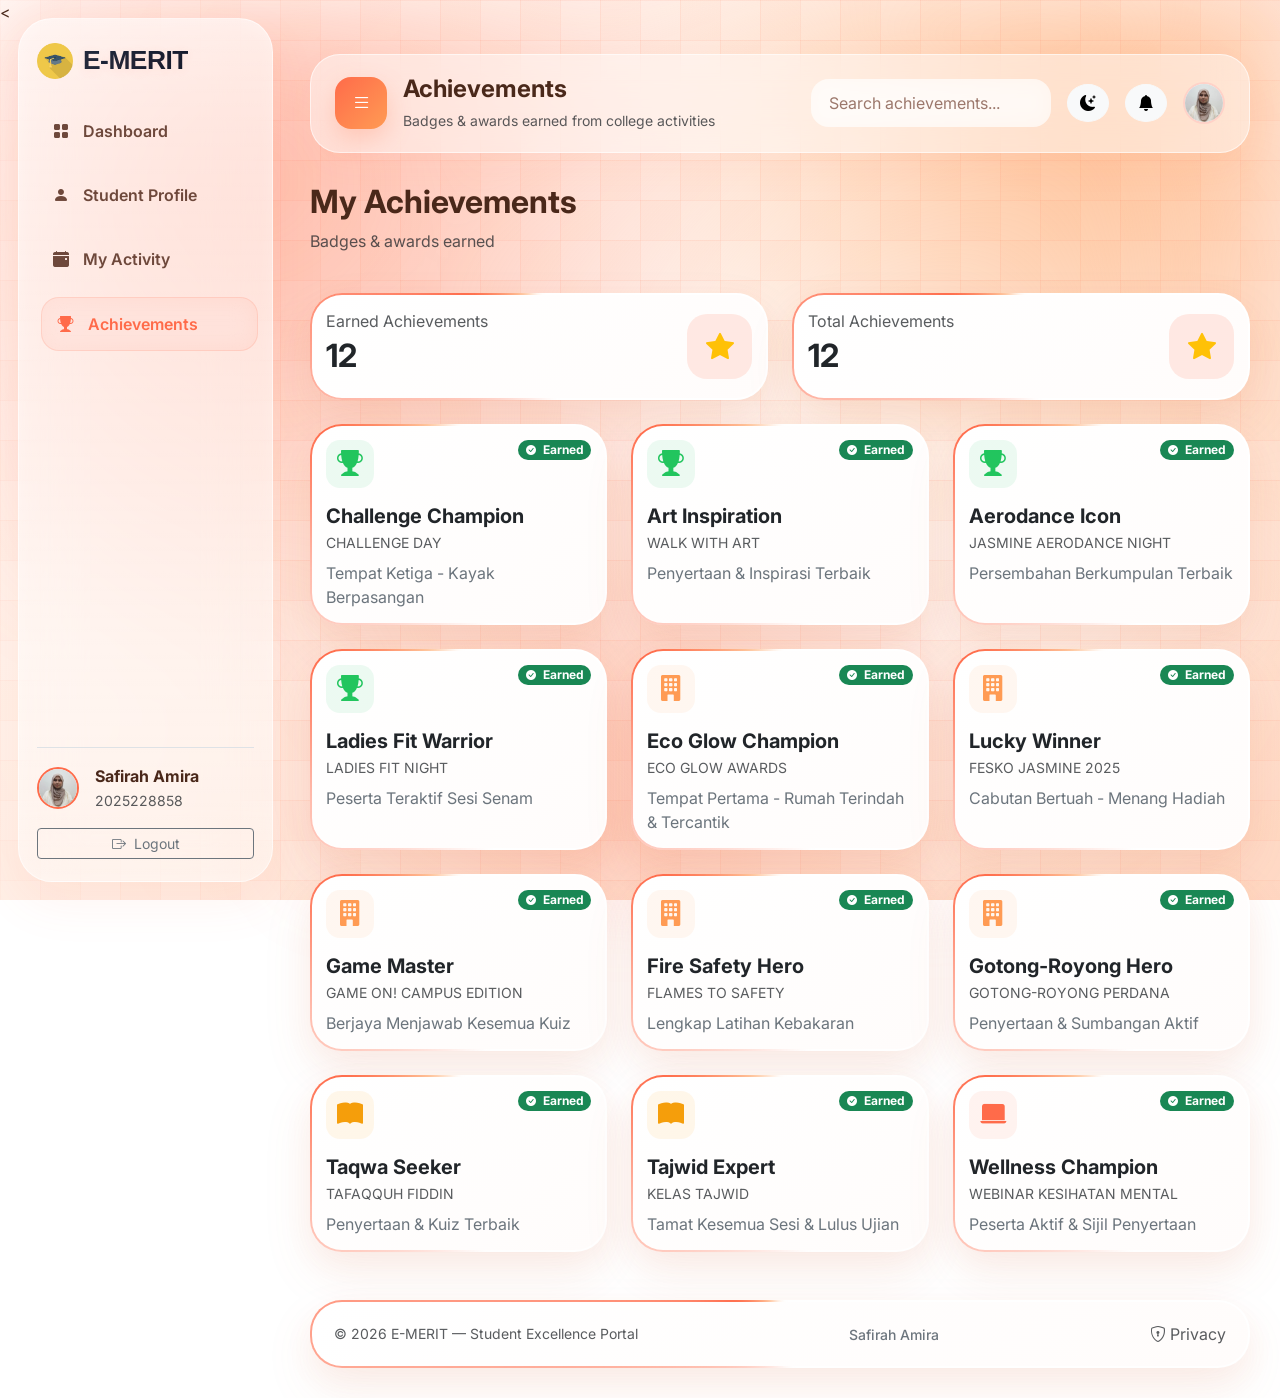
==== achievements.html @ a566277f "O" ====
<!DOCTYPE html>
<html lang="en" data-bs-theme="light">
<head>
    <meta charset="UTF-8">
    <meta name="viewport" content="width=device-width, initial-scale=1.0">
    <title>Achievements | E-MERIT</title>

    <<!-- BOOTSTRAP & ICONS -->
    <link href="https://cdn.jsdelivr.net/npm/bootstrap@5.3.3/dist/css/bootstrap.min.css" rel="stylesheet">
    <link rel="stylesheet" href="https://cdn.jsdelivr.net/npm/bootstrap-icons@1.11.3/font/bootstrap-icons.min.css">

    <!-- GOOGLE FONT -->
    <link href="https://fonts.googleapis.com/css2?family=Inter:wght@300;400;500;600;700;800&display=swap" rel="stylesheet">
 
    <!-- MAIN STYLESHEET (includes all dark mode rules) -->
    <link rel="stylesheet" href="css/style.css">
    

</head>
<body>

<div id="sidebarOverlay" class="sidebar-overlay"></div>

<aside id="customSidebar" class="sidebar d-flex flex-column">
    <div class="sidebar-menu flex-grow-1">
        <div class="d-flex justify-content-between align-items-center mb-4">
            <div class="logo">
                <img src="image/emerit.png" alt="Logo E-MERIT" class="sidebar-logo-img">
                <span>E-MERIT</span>
            </div>
            <button id="closeSidebar" class="btn btn-sm btn-outline-danger d-lg-none">
                <i class="bi bi-x"></i>
            </button>
        </div>
        <ul class="nav flex-column">
            <li class="nav-item"><a class="nav-link" href="dashboard.html"><i class="bi bi-grid-fill"></i><span>Dashboard</span></a></li>
            <li class="nav-item"><a class="nav-link" href="studentprofile.html"><i class="bi bi-person-fill"></i><span>Student Profile</span></a></li>
            <li class="nav-item"><a class="nav-link" href="myactivity.html"><i class="bi bi-calendar-event-fill"></i><span>My Activity</span></a></li>
            <li class="nav-item"><a class="nav-link active" href="achievements.html"><i class="bi bi-trophy-fill"></i><span>Achievements</span></a></li>
        </ul>
    </div>
    <div class="sidebar-profile border-top pt-3 mt-3">
        <div class="d-flex align-items-center gap-3">
            <img src="image/amira.jpg" alt="Profile" class="sidebar-profile-avatar">
            <div class="profile-info">
                <div class="fw-bold">Safirah Amira</div>
                <small class="text-muted">2025228858</small>
            </div>
        </div>
        <button id="logoutSidebarBtn" class="btn btn-outline-secondary btn-sm mt-3 w-100"><i class="bi bi-box-arrow-right me-2"></i>Logout</button>
    </div>
</aside>

<main class="main-content" id="mainContent">
    <!-- TOPBAR -->
    <div class="topbar">
        <div class="d-flex align-items-center gap-3">
            <button id="toggleSidebar" class="topbar-menu-btn">
                <i class="bi bi-list"></i>
            </button>
            <div>
                <h4 class="fw-bold mb-1">Achievements</h4>
                <small class="text-muted">Badges & awards earned from college activities</small>
            </div>
        </div>

        <div class="d-flex align-items-center gap-3">
            <div class="search-box">
                <input type="text" class="form-control" id="topbarSearch" placeholder="Search achievements...">
            </div>
            <button class="btn btn-light rounded-circle dark-btn" id="toggleDarkModeBtn">
                <i class="bi bi-moon-stars-fill" id="darkModeIcon"></i>
            </button>
            <div class="dropdown">
                <button class="btn btn-light rounded-circle" data-bs-toggle="dropdown">
                    <i class="bi bi-bell-fill"></i>
                </button>
                <ul class="dropdown-menu dropdown-menu-end">
                    <li><a class="dropdown-item" href="#">No new notifications</a></li>
                </ul>
            </div>
            <div class="dropdown">
                <img src="image/amira.jpg" alt="Profile" class="topbar-profile-img" data-bs-toggle="dropdown" aria-expanded="false">
                <ul class="dropdown-menu dropdown-menu-end">
                    <li><a class="dropdown-item" href="studentprofile.php">Profile</a></li>
                    <li><a class="dropdown-item" href="#" id="topbarLogoutBtn">Logout</a></li>
                </ul>
            </div>
        </div>
    </div>

    <!-- HEADER -->
    <div class="d-flex justify-content-between align-items-center mb-4 flex-wrap gap-3">
        <div>
            <h2 class="fw-bold">My Achievements</h2>
            <p class="text-muted">Badges & awards earned</p>
        </div>
    </div>

    <!-- STAT CARDS -->
    <div class="row g-4 mb-4">
        <div class="col-lg-6 col-md-6">
            <div class="card dashboard-card h-100">
                <div class="card-body">
                    <div class="d-flex justify-content-between align-items-center">
                        <div>
                            <p class="text-muted mb-1">Earned Achievements</p>
                            <h2 class="fw-bold" id="earnedCount">0</h2>
                        </div>
                        <div class="card-icon">
                            <i class="bi bi-star-fill" style="color: #ffc107;"></i>
                        </div>
                    </div>
                </div>
            </div>
        </div>
        <div class="col-lg-6 col-md-6">
            <div class="card dashboard-card h-100">
                <div class="card-body">
                    <div class="d-flex justify-content-between align-items-center">
                        <div>
                            <p class="text-muted mb-1">Total Achievements</p>
                            <h2 class="fw-bold">12</h2>
                        </div>
                        <div class="card-icon">
                            <i class="bi bi-star-fill" style="color: #ffc107;"></i>
                        </div>
                    </div>
                </div>
            </div>
        </div>
    </div>

    <!-- ACHIEVEMENTS GRID  -->
    <div class="row g-4" id="achievementsGrid"></div>

    <!-- FOOTER  -->
    <div class="card dashboard-card footer-card mt-5">
        <div class="card-body d-flex flex-wrap justify-content-between align-items-center">
            <div class="d-flex align-items-center">
                <span class="text-muted small">&copy; <span id="currentYear"></span> E-MERIT — Student Excellence Portal</span>
            </div>
            <div class="text-center">
                <span class="fw-medium text-secondary small">Safirah Amira</span>
            </div>
            <ul class="nav footer-links justify-content-end list-unstyled d-flex gap-3 mb-0">
                <li class="nav-item"><a href="#" class="nav-link px-0 text-muted small"><i class="bi bi-shield-lock me-1"></i>Privacy</a></li>
            </ul>
        </div>
    </div>

</main>

<script src="https://cdn.jsdelivr.net/npm/bootstrap@5.3.3/dist/js/bootstrap.bundle.min.js"></script>

<script>
// ACHIEVEMENTS DATA
const achievements = [
    { id: 1, name: "Challenge Champion", activity: "CHALLENGE DAY", achievement: "Tempat Ketiga - Kayak Berpasangan", category: "sukan", icon: "bi-trophy-fill" },
    { id: 2, name: "Art Inspiration", activity: "WALK WITH ART", achievement: "Penyertaan & Inspirasi Terbaik", category: "sukan", icon: "bi-trophy-fill" },
    { id: 3, name: "Aerodance Icon", activity: "JASMINE AERODANCE NIGHT", achievement: "Persembahan Berkumpulan Terbaik", category: "sukan", icon: "bi-trophy-fill" },
    { id: 4, name: "Ladies Fit Warrior", activity: "LADIES FIT NIGHT", achievement: "Peserta Teraktif Sesi Senam", category: "sukan", icon: "bi-trophy-fill" },
    { id: 5, name: "Eco Glow Champion", activity: "ECO GLOW AWARDS", achievement: "Tempat Pertama - Rumah Terindah & Tercantik", category: "program", icon: "bi-building-fill" },
    { id: 6, name: "Lucky Winner", activity: "FESKO JASMINE 2025", achievement: "Cabutan Bertuah - Menang Hadiah", category: "program", icon: "bi-building-fill" },
    { id: 7, name: "Game Master", activity: "GAME ON! CAMPUS EDITION", achievement: "Berjaya Menjawab Kesemua Kuiz", category: "program", icon: "bi-building-fill" },
    { id: 8, name: "Fire Safety Hero", activity: "FLAMES TO SAFETY", achievement: "Lengkap Latihan Kebakaran", category: "program", icon: "bi-building-fill" },
    { id: 9, name: "Gotong-Royong Hero", activity: "GOTONG-ROYONG PERDANA", achievement: "Penyertaan & Sumbangan Aktif", category: "program", icon: "bi-building-fill" },
    { id: 10, name: "Taqwa Seeker", activity: "TAFAQQUH FIDDIN", achievement: "Penyertaan & Kuiz Terbaik", category: "agama", icon: "bi-book-fill" },
    { id: 11, name: "Tajwid Expert", activity: "KELAS TAJWID", achievement: "Tamat Kesemua Sesi & Lulus Ujian", category: "agama", icon: "bi-book-fill" },
    { id: 12, name: "Wellness Champion", activity: "WEBINAR KESIHATAN MENTAL", achievement: "Peserta Aktif & Sijil Penyertaan", category: "webinar", icon: "bi-laptop-fill" }
];

document.getElementById('earnedCount').innerText = achievements.length;


function renderAchievements(filterText = '') {
    const grid = document.getElementById('achievementsGrid');
    grid.innerHTML = '';
    const lowerFilter = filterText.toLowerCase();
    const filtered = achievements.filter(ach => 
        ach.name.toLowerCase().includes(lowerFilter) || 
        ach.activity.toLowerCase().includes(lowerFilter) ||
        ach.achievement.toLowerCase().includes(lowerFilter)
    );
    
    // ICON COLOR 
    const categoryColors = {
        sukan: '#22c55e',
        program: '#ff9b54',
        agama: '#f59e0b',
        webinar: '#ff6b4a'
    };
    
    filtered.forEach(ach => {
        const col = document.createElement('div');
        col.className = 'col-lg-4 col-md-6';
        const iconColor = categoryColors[ach.category] || '#8b5cf6';
        col.innerHTML = `
            <div class="card dashboard-card h-100">
                <div class="card-body">
                    <div class="d-flex justify-content-between align-items-start mb-3">
                        <div class="achievement-icon" style="background: ${iconColor}15; width: 48px; height: 48px; border-radius: 14px; display: flex; align-items: center; justify-content: center;">
                            <i class="bi ${ach.icon}" style="font-size: 26px; color: ${iconColor};"></i>
                        </div>
                        <span class="badge bg-success rounded-pill"><i class="bi bi-check-circle-fill me-1" style="font-size: 10px;"></i> Earned</span>
                    </div>
                    <h5 class="fw-bold mb-1">${ach.name}</h5>
                    <div class="text-muted small mb-2">${ach.activity}</div>
                    <p class="card-text text-secondary mt-2">${ach.achievement}</p>
                </div>
            </div>
        `;
        grid.appendChild(col);
    });
}


renderAchievements();

// FILTER FUNCTION
const topbarSearch = document.getElementById('topbarSearch');
if (topbarSearch) {
    topbarSearch.addEventListener('keyup', function() {
        renderAchievements(this.value);
    });
}

// YEAR SETTING FOR FOOTER
document.getElementById('currentYear').innerText = new Date().getFullYear();

// SIDEBAR TOOGLE
const sidebar = document.getElementById("customSidebar");
const overlay = document.getElementById("sidebarOverlay");
const toggleSidebar = document.getElementById("toggleSidebar");
const closeSidebar = document.getElementById("closeSidebar");
const mainContent = document.getElementById("mainContent");

toggleSidebar?.addEventListener("click", () => {
    if(window.innerWidth >= 992) {
        sidebar.classList.toggle("hidden");
        mainContent.style.marginLeft = sidebar.classList.contains("hidden") ? "30px" : "280px";
    } else {
        sidebar.classList.toggle("show-mobile");
        overlay.classList.toggle("show");
    }
});

closeSidebar?.addEventListener("click", () => {
    sidebar.classList.remove("show-mobile");
    overlay.classList.remove("show");
});

overlay?.addEventListener("click", () => {
    sidebar.classList.remove("show-mobile");
    overlay.classList.remove("show");
});

window.addEventListener("resize", () => {
    if(window.innerWidth >= 992) {
        sidebar.classList.remove("show-mobile");
        overlay.classList.remove("show");
        if(!sidebar.classList.contains("hidden")) mainContent.style.marginLeft = "280px";
        else mainContent.style.marginLeft = "30px";
    } else {
        mainContent.style.marginLeft = "0";
    }
});

// DARK MODE
const toggleBtn = document.getElementById("toggleDarkModeBtn");
const icon = document.getElementById("darkModeIcon");
if(localStorage.getItem("theme") === "dark"){
    document.body.classList.add("dark-mode");
    icon?.classList.replace("bi-moon-stars-fill", "bi-sun-fill");
}
toggleBtn?.addEventListener("click", () => {
    document.body.classList.toggle("dark-mode");
    const isDark = document.body.classList.contains("dark-mode");
    localStorage.setItem("theme", isDark ? "dark" : "light");
    if(icon) {
        if(isDark) icon.classList.replace("bi-moon-stars-fill", "bi-sun-fill");
        else icon.classList.replace("bi-sun-fill", "bi-moon-stars-fill");
    }
});

// LOGOUT
function handleLogout() {
    if(confirm('Are you sure you want to logout?')) {
        localStorage.removeItem('theme');
        window.location.href = 'index.html';
    }
}
document.getElementById('logoutSidebarBtn')?.addEventListener('click', handleLogout);
document.getElementById('topbarLogoutBtn')?.addEventListener('click', (e) => { e.preventDefault(); handleLogout(); });
</script>

</body>
</html>
---- css/style.css ----
/* ROOT AND VARIABLE */
   

:root {
    --primary: #ff6b4a;
    --secondary: #ff9b54;
    --soft: #ffe3b2;
    --bg-gradient: linear-gradient(135deg, #fffbf9 0%, #ffece2 50%, #ffd9c5 100%);
    --text: #4a281a;
    --muted: #9c786c;
    --radius: 30px;
}

* {
    margin: 0;
    padding: 0;
    box-sizing: border-box;
}

html {
    scroll-behavior: smooth;
}

body {
    overflow-x: hidden;
    font-family: 'Inter', sans-serif;
    min-height: 100vh;
    color: var(--text);
    position: relative;
    background: var(--bg-gradient);
    isolation: isolate;
    background-attachment: fixed;
}

/* BACKGROUND EFFECTS & PATTERNS */

body::before {
    content: "";
    position: fixed;
    inset: 0;
    z-index: -2;
    pointer-events: none;
    background:
        radial-gradient(circle at 20% 20%, rgba(255, 107, 74, 0.4) 0%, transparent 40%),
        radial-gradient(circle at 85% 15%, rgba(255, 155, 84, 0.5) 0%, transparent 35%),
        radial-gradient(circle at 50% 85%, rgba(255, 107, 74, 0.25) 0%, transparent 40%),
        radial-gradient(circle at 70% 50%, rgba(255,255,255,0.95) 0%, transparent 50%);
    filter: blur(40px);
}

body::after {
    content: "";
    position: fixed;
    inset: 0;
    z-index: -1;
    pointer-events: none;
    background-image:
        linear-gradient(rgba(255, 107, 74, 0.09) 1.5px, transparent 1.5px),
        linear-gradient(90deg, rgba(255, 107, 74, 0.09) 1.5px, transparent 1.5px),
        linear-gradient(45deg, rgba(255, 155, 84, 0.04) 25%, transparent 25%, transparent 75%, rgba(255, 155, 84, 0.04) 75%),
        linear-gradient(45deg, rgba(255, 155, 84, 0.04) 25%, transparent 25%, transparent 75%, rgba(255, 155, 84, 0.04) 75%);
    background-size: 40px 40px, 40px 40px, 80px 80px, 80px 80px;
    background-position: 0 0, 0 0, 0 0, 40px 40px;
    mask-image: radial-gradient(circle at 60% 50%, black 60%, rgba(0,0,0,0.3) 100%);
    opacity: 0.95;
}

/* SIDEBAR & NAVIGATION */

.sidebar {
    position: fixed;
    top: 18px;
    left: 18px;
    bottom: 18px;
    width: 255px;
    border-radius: 34px;
    background: linear-gradient(180deg, rgba(255, 255, 255, 0.60), rgba(255, 255, 255, 0.35));
    border: 1px solid rgba(255, 255, 255, 0.6);
    backdrop-filter: blur(30px);
    box-shadow: 0 20px 50px rgba(255, 120, 80, 0.08), inset 0 0 15px rgba(255, 255, 255, 0.2);
    z-index: 1040;
    transition: 0.35s ease;
    display: flex;
    flex-direction: column;
    padding: 22px 18px;
}

.sidebar.hidden {
    display: none !important;
}

.sidebar-menu::-webkit-scrollbar {
    display: none;
}

.logo {
    display: flex;
    align-items: center;
    gap: 10px;
    font-size: 28px;
    font-weight: 700;
    color: var(--primary);
    text-shadow: 0 2px 10px rgba(255, 107, 74, 0.1);
}

.sidebar-logo-img {
    width: 36px;
    height: 36px;
    object-fit: contain;
    border-radius: 10px;
}

.sidebar .logo span {
    font-family: 'Montserrat', sans-serif;
    font-weight: 800;
    font-size: 1.65rem;
    letter-spacing: -0.5px;
    background: linear-gradient(135deg, #1e2a3e 0%, #0f172a 100%);
    background-clip: text;
    -webkit-background-clip: text;
    color: transparent;
}

.sidebar .nav-link {
    color: #6e483b;
    font-weight: 600;
    padding: 14px 16px;
    border-radius: 18px;
    margin-bottom: 12px;
    display: flex;
    align-items: center;
    gap: 14px;
    transition: 0.3s ease;
    text-decoration: none;
    font-size: 1rem;
}

.sidebar .nav-link:hover,
.sidebar .nav-link.active {
    background: rgba(255, 107, 74, 0.12);
    color: var(--primary);
    border: 1px solid rgba(255, 107, 74, 0.15);
    backdrop-filter: blur(12px);
    transform: translateX(4px);
}

.sidebar-profile {
    border-top: 1px solid rgba(255, 255, 255, 0.4);
    padding-top: 18px;
    color: var(--text);
}

.sidebar-profile-avatar {
    width: 42px;
    height: 42px;
    border-radius: 50%;
    object-fit: cover;
    border: 2px solid #ff6b4a;
}

.sidebar-profile .d-flex {
    cursor: pointer;
}

.sidebar-overlay {
    position: fixed;
    inset: 0;
    background: rgba(0, 0, 0, 0.5);
    backdrop-filter: blur(4px);
    z-index: 1030;
    opacity: 0;
    visibility: hidden;
    transition: 0.3s ease;
}

.sidebar-overlay.show {
    opacity: 1;
    visibility: visible;
}

/* MAIN CONTENT & TOPBAR */

.main-content {
    margin-left: 280px;
    padding: 30px;
    transition: 0.35s ease;
    position: relative;
    z-index: 2;
}

.topbar {
    background: rgba(255, 255, 255, 0.45);
    border: 1px solid rgba(255, 255, 255, 0.6);
    backdrop-filter: blur(20px);
    border-radius: 30px;
    padding: 20px 24px;
    display: flex;
    justify-content: space-between;
    align-items: center;
    margin-bottom: 30px;
    box-shadow: 0 15px 35px rgba(255, 120, 80, 0.05);
    flex-wrap: wrap;
    gap: 15px;
}

.search-box {
    width: 240px;
}

.search-box .form-control {
    border: none;
    background: rgba(255, 255, 255, 0.6);
    backdrop-filter: blur(10px);
    border-radius: 18px;
    padding: 12px 18px;
    color: var(--text);
}

.search-box .form-control::placeholder {
    color: var(--muted);
}

.search-box .form-control:focus {
    box-shadow: 0 0 0 4px rgba(255, 107, 74, 0.15);
    background: rgba(255, 255, 255, 0.8);
    outline: none;
}

.topbar-menu-btn {
    width: 52px;
    height: 52px;
    border: none;
    border-radius: 16px;
    background: linear-gradient(135deg, #ff6b4a, #ff9b54);
    color: white;
    font-size: 1.2rem;
    display: flex;
    align-items: center;
    justify-content: center;
    box-shadow: 0 10px 25px rgba(255, 120, 80, 0.25);
    transition: 0.3s ease;
}

.topbar-menu-btn:hover {
    transform: translateY(-2px);
    box-shadow: 0 14px 30px rgba(255, 120, 80, 0.35);
}

.topbar-profile-img {
    width: 42px;
    height: 42px;
    border-radius: 50%;
    object-fit: cover;
    border: 2px solid rgba(255, 107, 74, 0.3);
    cursor: pointer;
    transition: transform 0.2s, border-color 0.2s;
    background-color: #fff;
}

.topbar-profile-img:hover {
    transform: scale(1.05);
    border-color: var(--primary);
}

/* COMPONENT ELEMENTS */

.btn-primary {
    background: linear-gradient(135deg, #ff6b4a, #ff9b54);
    border: none;
    border-radius: 16px;
    color: white;
    font-weight: 600;
    box-shadow: 0 10px 25px rgba(255, 107, 74, 0.25);
    transition: 0.3s ease;
}

.btn-primary:hover {
    transform: translateY(-3px);
    box-shadow: 0 15px 35px rgba(255, 107, 74, 0.35);
}

.btn-outline-primary {
    border-color: #ff6b4a;
    color: #ff6b4a;
    border-radius: 12px;
    font-weight: 500;
}

.btn-outline-primary:hover {
    background: #ff6b4a;
    border-color: #ff6b4a;
    color: white;
}

.section-heading h2 {
    font-size: 1.45rem;
    font-weight: 700;
    color: #3d2116;
    margin-bottom: 10px;
}

.heading-line {
    width: 60px;
    height: 3px;
    border-radius: 999px;
    background: linear-gradient(to right, #ff7b42, rgba(255, 107, 74, 0.2));
    margin-top: 8px;
}

/*   GLOWING BORDER  */

.dashboard-card {
    position: relative;
    overflow: hidden;
    transition: 0.4s cubic-bezier(0.25, 0.8, 0.25, 1);
    z-index: 1;
    isolation: isolate;
    border: none !important;
    box-shadow: 0 10px 30px rgba(235, 110, 75, 0.06), 0 22px 50px rgba(210, 115, 80, 0.1);
    border-radius: 32px;
}

.dashboard-card::before {
    content: "";
    position: absolute;
    top: -50%;
    left: -50%;
    width: 200%;
    height: 200%;
    background: conic-gradient(from 0deg, transparent 45%, rgba(255, 107, 74, 0.45) 70%, var(--primary) 85%, rgba(255, 155, 84, 0.6) 95%, transparent 100%);
    animation: rotateGlow 5s linear infinite;
    z-index: 0;
    pointer-events: none;
    filter: blur(4px);
}

.dashboard-card::after {
    content: "";
    position: absolute;
    inset: 2px;
    z-index: 1;
    pointer-events: none;
    background: linear-gradient(145deg, #ffffff, #fffcfb);
    border-radius: 30px;
}

.dashboard-card:hover {
    transform: translateY(-8px);
    box-shadow: 0 20px 40px rgba(255, 107, 74, 0.15), 0 45px 90px rgba(255, 170, 120, 0.22);
}

.dashboard-card > * {
    position: relative;
    z-index: 2;
}

@keyframes rotateGlow {
    0% { transform: rotate(0deg); }
    100% { transform: rotate(360deg); }
}

.card-icon {
    width: 65px;
    height: 65px;
    border-radius: 20px;
    display: flex;
    align-items: center;
    justify-content: center;
    background: rgba(255, 107, 74, 0.14);
    color: var(--primary);
    font-size: 28px;
}

/* MY SUMMARY CARD */

.summary-cover {
    height: 85px;
    background: linear-gradient(135deg, #ff6b4a, #ff9b54);
    border-radius: 28px 28px 0 0;
    position: relative;
    margin: -1px -1px 0 -1px;
}

.summary-avatar-wrapper {
    position: relative;
    margin-top: -45px;
    margin-bottom: 12px;
    display: inline-block;
    width: 85px;
    height: 85px;
    border-radius: 50%;
    padding: 3px;
    background: linear-gradient(135deg, #ff6b4a, #ff9b54);
    box-shadow: 0 6px 18px rgba(255, 107, 74, 0.3);
}

.summary-avatar-placeholder {
    width: 100%;
    height: 100%;
    border-radius: 50%;
    background: linear-gradient(135deg, #ffe3b2, #ffd9c5);
    display: flex;
    align-items: center;
    justify-content: center;
    font-size: 38px;
    color: #ff6b4a;
    border: 3px solid white;
}

.summary-info-row {
    display: flex;
    justify-content: space-between;
    align-items: center;
    padding: 8px 0;
    border-bottom: 1px solid rgba(255, 107, 74, 0.08);
}

.summary-info-row:last-child {
    border-bottom: none;
}

.summary-info-label {
    font-size: 0.75rem;
    color: var(--muted);
    width: 70px;
}

.summary-info-value {
    flex: 1;
    font-size: 0.8rem;
    font-weight: 500;
    color: var(--text);
}

/* CHART CONTAINER STYLES */

.chart-box {
    position: relative;
    width: 100%;
    height: 320px;
    transition: all 0.3s ease;
}

.chart-box:hover canvas {
    filter: drop-shadow(0 0 12px rgba(255, 107, 74, 0.3));
}

/* RECENT ACTIVITIES*/

.activity-container {
    background: rgba(255, 255, 255, 0.5);
    border-radius: 24px;
    overflow: hidden;
    padding: 0 16px;
}

.activity-item {
    display: flex;
    align-items: center;
    justify-content: space-between;
    padding: 14px 0;
    border-bottom: 1px solid rgba(255, 107, 74, 0.08);
    transition: 0.2s ease;
    flex-wrap: wrap;
    gap: 10px;
}

.activity-item:last-child {
    border-bottom: none;
}

.activity-item:hover {
    transform: translateX(5px);
}

.activity-info {
    display: flex;
    align-items: center;
    gap: 14px;
    flex: 2;
}

.activity-icon {
    width: 44px;
    height: 44px;
    border-radius: 14px;
    display: flex;
    align-items: center;
    justify-content: center;
    font-size: 20px;
}

.activity-details h6 {
    font-size: 0.85rem;
    font-weight: 700;
    margin-bottom: 3px;
    color: var(--text);
}

.activity-details small {
    font-size: 0.65rem;
    color: var(--muted);
}

.activity-date {
    flex: 1;
    font-size: 0.75rem;
    color: var(--muted);
    display: flex;
    align-items: center;
    gap: 6px;
}

.activity-merit {
    flex: 0.5;
    font-weight: 700;
    font-size: 0.9rem;
    color: var(--primary);
}

.activity-status {
    flex: 0.8;
}

.status-badge {
    display: inline-flex;
    align-items: center;
    gap: 6px;
    padding: 5px 12px;
    border-radius: 30px;
    font-size: 0.7rem;
    font-weight: 600;
}

.status-badge.registered {
    background: rgba(59, 130, 246, 0.12);
    color: #3b82f6;
}

.status-badge.completed {
    background: rgba(34, 197, 94, 0.12);
    color: #22c55e;
}

/*  MY ACTIVITY PAGE  */

.activity-table {
    background: rgba(255, 255, 255, 0.5);
    backdrop-filter: blur(20px);
    border-radius: 28px;
    padding: 1.5rem;
    border: 1px solid rgba(255, 255, 255, 0.6);
    overflow-x: auto;
}

.activity-table-modern {
    width: 100%;
    border-collapse: separate;
    border-spacing: 0 8px;
    color: var(--text);
}

.activity-table-modern thead th {
    padding: 12px 16px;
    font-size: 0.75rem;
    font-weight: 700;
    text-transform: uppercase;
    letter-spacing: 1px;
    color: #ff6b4a;
    background: transparent;
    border-bottom: none;
}

.activity-table-modern thead th i {
    margin-right: 6px;
}

.activity-table-modern tbody tr {
    background: rgba(255, 255, 255, 0.4);
    backdrop-filter: blur(10px);
    border-radius: 16px;
    transition: all 0.3s ease;
}

.activity-table-modern tbody tr:hover {
    background: rgba(255, 255, 255, 0.7);
    transform: scale(1.01);
    box-shadow: 0 5px 15px rgba(255, 107, 74, 0.1);
}

.activity-table-modern tbody td {
    padding: 14px 16px;
    font-size: 0.85rem;
    vertical-align: middle;
    border: none;
    word-wrap: break-word;
}

.date-badge {
    background: rgba(255, 255, 255, 0.6);
    backdrop-filter: blur(5px);
    padding: 4px 12px;
    border-radius: 20px;
    font-size: 0.75rem;
    font-weight: 500;
    display: inline-block;
}

.merit-cell {
    font-weight: 700;
    color: #ff6b4a;
    font-size: 1rem;
}

.status-badge-modern {
    display: inline-flex;
    align-items: center;
    gap: 6px;
    padding: 5px 14px;
    border-radius: 30px;
    font-size: 0.7rem;
    font-weight: 600;
}

.status-badge-modern.registered {
    background: rgba(59, 130, 246, 0.12);
    color: #3b82f6;
}

.status-badge-modern.completed {
    background: rgba(34, 197, 94, 0.12);
    color: #22c55e;
}

/*  ANNOUNCEMENT CARDS */

.announcement-list {
    display: flex;
    flex-direction: column;
    gap: 14px;
}

.announcement-item {
    display: flex;
    align-items: flex-start;
    gap: 14px;
    padding: 16px;
    background: rgba(255, 255, 255, 0.6);
    backdrop-filter: blur(10px);
    border-radius: 20px;
    transition: all 0.3s ease;
    border: 1px solid rgba(255, 255, 255, 0.8);
    cursor: pointer;
}

.announcement-item:hover {
    transform: translateX(6px);
    background: rgba(255, 255, 255, 0.8);
    border-color: rgba(255, 107, 74, 0.2);
    box-shadow: 0 8px 20px rgba(255, 107, 74, 0.1);
}

.announcement-icon {
    width: 45px;
    height: 45px;
    border-radius: 16px;
    display: flex;
    align-items: center;
    justify-content: center;
    font-size: 20px;
    flex-shrink: 0;
}

.announcement-icon.success {
    background: linear-gradient(135deg, rgba(34, 197, 94, 0.15), rgba(34, 197, 94, 0.08));
    color: #22c55e;
}

.announcement-icon.warning {
    background: linear-gradient(135deg, rgba(245, 158, 11, 0.15), rgba(245, 158, 11, 0.08));
    color: #f59e0b;
}

.announcement-icon.danger {
    background: linear-gradient(135deg, rgba(239, 68, 68, 0.15), rgba(239, 68, 68, 0.08));
    color: #ef4444;
}

.announcement-content {
    flex: 1;
}

.announcement-header {
    display: flex;
    justify-content: space-between;
    align-items: center;
    flex-wrap: wrap;
    gap: 8px;
    margin-bottom: 6px;
}

.announcement-header h6 {
    font-size: 0.85rem;
    font-weight: 700;
    margin: 0;
    color: var(--text);
}

.announcement-date {
    font-size: 0.65rem;
    color: var(--muted);
    display: flex;
    align-items: center;
    gap: 4px;
}

.announcement-content p {
    font-size: 0.75rem;
    color: var(--text);
    margin: 0;
    opacity: 0.8;
    line-height: 1.4;
}

.announcement-badge-new {
    background: linear-gradient(135deg, #ff6b4a, #ff9b54);
    color: white;
    font-size: 0.6rem;
    font-weight: 600;
    padding: 2px 8px;
    border-radius: 20px;
    margin-left: 8px;
}

/*  STUDENT PROFILE PAGE */

.big-profile-avatar-img {
    width: 150px;
    height: 150px;
    border-radius: 50%;
    object-fit: cover;
    border: 4px solid white;
    box-shadow: 0 10px 25px rgba(0,0,0,0.1);
}

.profile-status {
    background: rgba(34, 197, 94, 0.12);
    color: #22c55e;
    padding: 5px 15px;
    border-radius: 30px;
    font-size: 0.75rem;
    font-weight: 500;
    display: inline-flex;
    align-items: center;
    gap: 6px;
}

.profile-details-grid {
    display: grid;
    grid-template-columns: repeat(4, 1fr);
    gap: 1rem;
    margin-top: 1.5rem;
}

.profile-detail-item {
    background: rgba(255, 255, 255, 0.5);
    backdrop-filter: blur(10px);
    border-radius: 16px;
    padding: 0.75rem 1rem;
    text-align: center;
}

.profile-detail-item small {
    font-size: 0.7rem;
    color: #9c786c;
    display: block;
    margin-bottom: 4px;
}

.profile-detail-item h6 {
    font-size: 0.9rem;
    font-weight: 700;
    margin: 0;
    color: var(--text);
}

.info-list {
    display: flex;
    flex-direction: column;
    gap: 1rem;
    margin-top: 0.5rem;
}

.info-item {
    display: flex;
    justify-content: space-between;
    align-items: center;
    padding: 0.75rem 0;
    border-bottom: 1px solid rgba(255, 107, 74, 0.08);
    flex-wrap: wrap;
    gap: 5px;
}

.info-item span {
    font-size: 0.85rem;
    color: #9c786c;
    display: flex;
    align-items: center;
    gap: 8px;
}

.info-item strong {
    font-size: 0.9rem;
    font-weight: 600;
    color: var(--text);
}

.footer-card .card-body {
    padding: 0.9rem 1.5rem;
}

/*  RESPONSIVE */

@media(max-width: 992px) {
    .sidebar {
        transform: translateX(-100%);
        left: 0;
        top: 0;
        bottom: 0;
        border-radius: 0;
        z-index: 1041;
    }
    .sidebar.hidden {
        display: flex !important;
        transform: translateX(-100%);
    }
    .sidebar.show-mobile {
        transform: translateX(0);
    }
    .main-content {
        margin-left: 0 !important;
    }
    .search-box {
        width: 100%;
    }
    .activity-item {
        flex-wrap: wrap;
    }
    .activity-info {
        flex: 1 1 100%;
    }
    .activity-date,
    .activity-merit,
    .activity-status {
        flex: 1;
    }
    .chart-box {
        height: 280px;
    }
    .activity-table {
        padding: 1rem;
    }
    .activity-table-modern tbody td {
        padding: 10px 8px;
        font-size: 0.75rem;
    }
    .status-badge-modern {
        padding: 3px 8px;
        font-size: 0.6rem;
    }
    .profile-details-grid {
        grid-template-columns: repeat(2, 1fr);
    }
}

@media(max-width: 768px) {
    .main-content {
        padding: 20px;
    }
    .activity-item {
        flex-direction: column;
        align-items: flex-start;
    }
    .activity-info {
        width: 100%;
    }
    .activity-date,
    .activity-merit,
    .activity-status {
        width: 100%;
        padding-left: 58px;
    }
    .announcement-header {
        flex-direction: column;
        align-items: flex-start;
    }
    .chart-box {
        height: 250px;
    }
    .summary-avatar-wrapper {
        width: 70px;
        height: 70px;
        margin-top: -38px;
    }
    .summary-avatar-placeholder {
        font-size: 30px;
    }
    .activity-table {
        padding: 0.75rem;
    }
    .activity-table-modern thead th {
        padding: 8px 6px;
        font-size: 0.65rem;
    }
    .big-profile-avatar-img {
        width: 100px;
        height: 100px;
        margin-bottom: 1rem;
    }
    .profile-details-grid {
        grid-template-columns: 1fr;
    }
    .info-item {
        flex-direction: column;
        align-items: flex-start;
    }
    .footer-card .card-body {
        flex-direction: column;
        gap: 0.75rem;
        text-align: center;
    }
    .footer-links {
        justify-content: center !important;
        margin-top: 0.25rem;
    }
}

/*  DARK MODE */

body.dark-mode {
    background: linear-gradient(135deg, #120a06, #1c100a, #28160e) !important;
    color: #fef3e8 !important;
}

body.dark-mode::before {
    background: radial-gradient(circle at 35% 15%, rgba(255,107,74,0.18) 0%, transparent 40%),
                radial-gradient(circle at 85% 10%, rgba(255,155,84,0.15) 0%, transparent 35%);
}

/* Cards, sidebars, topbar */
body.dark-mode .sidebar,
body.dark-mode .topbar,
body.dark-mode .dashboard-card,
body.dark-mode .activity-table,
body.dark-mode .announcement-item,
body.dark-mode .profile-detail-item {
    background: linear-gradient(180deg, rgba(34,20,13,0.92), rgba(24,14,9,0.88)) !important;
    box-shadow: 0 20px 50px rgba(0,0,0,0.6);
    border-color: rgba(255, 155, 84, 0.2);
}

body.dark-mode .dashboard-card::after {
    background: linear-gradient(180deg, #1c100a, #140b06) !important;
}

/* Headings, paragraphs, labels, muted, small */
body.dark-mode h1, body.dark-mode h2, body.dark-mode h3, body.dark-mode h4,
body.dark-mode h5, body.dark-mode h6, body.dark-mode .fw-bold,
body.dark-mode p, body.dark-mode span, body.dark-mode small,
body.dark-mode .text-muted, body.dark-mode .text-secondary,
body.dark-mode .summary-info-label, body.dark-mode .summary-info-value,
body.dark-mode .activity-details h6, body.dark-mode .activity-details small,
body.dark-mode .announcement-header h6, body.dark-mode .announcement-content p,
body.dark-mode .footer-card .text-muted, body.dark-mode .footer-card .text-secondary,
body.dark-mode .profile-detail-item h6, body.dark-mode .profile-detail-item small,
body.dark-mode .info-item span, body.dark-mode .info-item strong,
body.dark-mode .activity-date, body.dark-mode .activity-merit {
    color: #fef0e5 !important;
}

body.dark-mode .text-muted,
body.dark-mode small:not(.text-white) {
    color: #e7cbb8 !important;
    opacity: 1;
}

/* Sidebar  */
body.dark-mode .sidebar .logo span {
    background: linear-gradient(135deg, #ffd9c5 0%, #ffb482 100%);
    background-clip: text;
    -webkit-background-clip: text;
    color: transparent;
}

body.dark-mode .sidebar .nav-link {
    color: #f0cfbd;
}
body.dark-mode .sidebar .nav-link.active,
body.dark-mode .sidebar .nav-link:hover {
    background: rgba(255, 107, 74, 0.25);
    color: #ffb347;
}

/* Statistics cards */
body.dark-mode .dashboard-card .card-body .text-muted {
    color: #ffcfb0 !important;
}
body.dark-mode .dashboard-card .card-body h2 {
    color: #ffffff !important;
}
body.dark-mode .card-icon {
    background: rgba(255, 107, 74, 0.3);
    color: #ffbc7a;
}

/* Summary card */
body.dark-mode .summary-avatar-placeholder {
    background: linear-gradient(135deg, #4a3022, #2e1c12);
    border-color: #ffb347;
}
body.dark-mode .summary-info-row {
    border-bottom-color: rgba(255, 155, 84, 0.25);
}

/* Activities */
body.dark-mode .activity-container {
    background: rgba(30, 20, 15, 0.7);
}
body.dark-mode .activity-item {
    border-bottom-color: rgba(255, 155, 84, 0.25);
}
body.dark-mode .activity-details h6,
body.dark-mode .activity-details small {
    color: #ffffff !important;
}
body.dark-mode .activity-date {
    color: #ffd7bd;
}
body.dark-mode .activity-merit {
    color: #ffbc6e;
}
body.dark-mode .status-badge.registered {
    background: rgba(59, 130, 246, 0.3);
    color: #9ac8ff;
}
body.dark-mode .status-badge.completed {
    background: rgba(34, 197, 94, 0.3);
    color: #a3e9b5;
}

/* Announcements */
body.dark-mode .announcement-item {
    background: rgba(30, 20, 15, 0.8);
    border-color: rgba(255, 155, 84, 0.25);
}
body.dark-mode .announcement-item:hover {
    background: rgba(50, 35, 28, 0.95);
    border-color: #ff9b54;
}
body.dark-mode .announcement-date {
    color: #ffd7bd;
}
body.dark-mode .announcement-badge-new {
    background: linear-gradient(135deg, #ffb347, #ff6b4a);
    color: #1c0f08;
}
body.dark-mode .announcement-icon.success {
    background: rgba(34, 197, 94, 0.25);
    color: #86efac;
}
body.dark-mode .announcement-icon.warning {
    background: rgba(245, 158, 11, 0.25);
    color: #fbbf24;
}
body.dark-mode .announcement-icon.danger {
    background: rgba(239, 68, 68, 0.25);
    color: #fca5a5;
}

/* Tables  */
body.dark-mode .activity-table-modern thead th {
    color: #ffb347;
}
body.dark-mode .activity-table-modern tbody tr {
    background: rgba(40, 28, 22, 0.8);
}
body.dark-mode .activity-table-modern tbody tr:hover {
    background: rgba(60, 45, 38, 0.95);
}
body.dark-mode .activity-table-modern tbody td {
    color: #fff0e6;
}
body.dark-mode .date-badge {
    background: rgba(60, 45, 38, 0.9);
    color: #ffd7bd;
}
body.dark-mode .merit-cell {
    color: #ffbc6e;
}
body.dark-mode .status-badge-modern.registered {
    background: rgba(59, 130, 246, 0.3);
    color: #9ac8ff;
}
body.dark-mode .status-badge-modern.completed {
    background: rgba(34, 197, 94, 0.3);
    color: #a3e9b5;
}

/* Profile page */
body.dark-mode .profile-detail-item {
    background: rgba(30, 20, 15, 0.75);
}
body.dark-mode .profile-detail-item small,
body.dark-mode .info-item span {
    color: #ffd7bd;
}
body.dark-mode .info-item strong {
    color: #ffffff;
}
body.dark-mode .info-item {
    border-bottom-color: rgba(255, 155, 84, 0.25);
}
body.dark-mode .profile-status {
    background: rgba(34, 197, 94, 0.25);
    color: #86efac;
}

/* Search, inputs, buttons */
body.dark-mode .search-box .form-control {
    background: rgba(40, 28, 22, 0.95);
    color: #ffffff;
}
body.dark-mode .search-box .form-control::placeholder {
    color: #d6b69e;
}
body.dark-mode .topbar .btn-light {
    background: rgba(40, 28, 22, 0.85);
    border-color: rgba(255, 255, 255, 0.15);
    color: #ffbd8f;
}
body.dark-mode .dropdown-menu {
    background: #2c1e16;
    border-color: #ffb0803a;
}
body.dark-mode .dropdown-item {
    color: #fff0e6;
}
body.dark-mode .dropdown-item:hover {
    background: #ff6b4a40;
    color: white;
}

/* Chart text (ApexCharts) */
body.dark-mode .apex-chart-container .apexcharts-text,
body.dark-mode .apexcharts-legend-text,
body.dark-mode .apexcharts-title-text,
body.dark-mode .apexcharts-subtitle-text {
    fill: #fef3e8 !important;
    color: #fef3e8 !important;
}
body.dark-mode .apexcharts-grid line,
body.dark-mode .apexcharts-grid-borders line {
    stroke: rgba(255, 200, 170, 0.25);
}
body.dark-mode .apexcharts-tooltip {
    background: #2a1c14;
    border-color: #ffb980;
    color: #fff0e6;
}

/* Footer */
body.dark-mode .footer-card {
    background: #0f0a07cc !important;
}
body.dark-mode .footer-card .text-muted,
body.dark-mode .footer-card .text-secondary {
    color: #ffdec5 !important;
}

/*  LOGIN PAGE */

.login-wrapper {
    min-height: 100vh;
    display: flex;
    align-items: center;
    justify-content: center;
    padding: 1.5rem;
    position: relative;
    z-index: 2;
}

.login-card {
    max-width: 450px;
    width: 100%;
    padding: 0;
    text-align: center;
    background: linear-gradient(145deg, #ffffff, #fffcfb);
    border-radius: 32px;
}

.login-card .card-body {
    position: relative;
    z-index: 2;
    padding: 2rem;
}

.profile-image {
    width: 100px;
    height: 100px;
    border-radius: 50%;
    object-fit: cover;
    margin-bottom: 1rem;
    border: 3px solid var(--primary);
    box-shadow: 0 5px 15px rgba(0, 0, 0, 0.1);
}

.login-title {
    font-size: 1.75rem;
    font-weight: 700;
    margin-bottom: 0.5rem;
    color: var(--text);
}

.login-subtitle {
    font-size: 0.85rem;
    color: var(--muted);
    margin-bottom: 1.5rem;
}

.form-group {
    text-align: left;
    margin-bottom: 1.25rem;
    position: relative;
}

.form-group label {
    font-size: 0.75rem;
    font-weight: 600;
    text-transform: uppercase;
    letter-spacing: 1px;
    color: var(--primary);
    margin-bottom: 0.5rem;
    display: block;
}

.form-control-custom {
    background: rgba(255, 255, 255, 0.6);
    backdrop-filter: blur(10px);
    border: 1px solid rgba(255, 255, 255, 0.6);
    border-radius: 14px;
    padding: 12px 16px;
    width: 100%;
    color: var(--text);
    transition: all 0.3s ease;
}

.password-wrapper {
    position: relative;
    display: flex;
    align-items: center;
}

.password-wrapper .form-control-custom {
    padding-right: 45px;
}

.toggle-password {
    position: absolute;
    right: 12px;
    top: 50%;
    transform: translateY(-50%);
    cursor: pointer;
    color: var(--muted);
    font-size: 1.2rem;
    background: transparent;
    border: none;
}

.toggle-password:hover {
    color: var(--primary);
}

.form-control-custom:focus {
    outline: none;
    border-color: var(--primary);
    box-shadow: 0 0 0 3px rgba(255, 107, 74, 0.15);
    background: rgba(255, 255, 255, 0.8);
}

.login-btn {
    background: linear-gradient(135deg, #ff6b4a, #ff9b54);
    border: none;
    border-radius: 14px;
    padding: 12px;
    width: 100%;
    color: white;
    font-weight: 600;
    transition: all 0.3s ease;
    margin-top: 0.5rem;
}

.login-btn:hover {
    transform: translateY(-2px);
    box-shadow: 0 10px 25px rgba(255, 107, 74, 0.3);
}

.error-message {
    background: rgba(239, 68, 68, 0.12);
    color: #ef4444;
    padding: 10px 15px;
    border-radius: 12px;
    font-size: 0.8rem;
    margin-top: 1rem;
    display: none;
    align-items: center;
    gap: 8px;
}

.error-message.show {
    display: flex;
}

.notes {
    margin-top: 1.5rem;
    padding-top: 1rem;
    border-top: 1px solid rgba(255, 107, 74, 0.15);
    font-size: 0.7rem;
    color: var(--muted);
    text-align: left;
}

.notes span {
    background: rgba(255, 107, 74, 0.1);
    padding: 4px 8px;
    border-radius: 8px;
    font-family: monospace;
    color: var(--primary);
}

body.login-page {
    background: transparent !important;
}
body.login-page::before,
body.login-page::after {
    display: none !important;
}
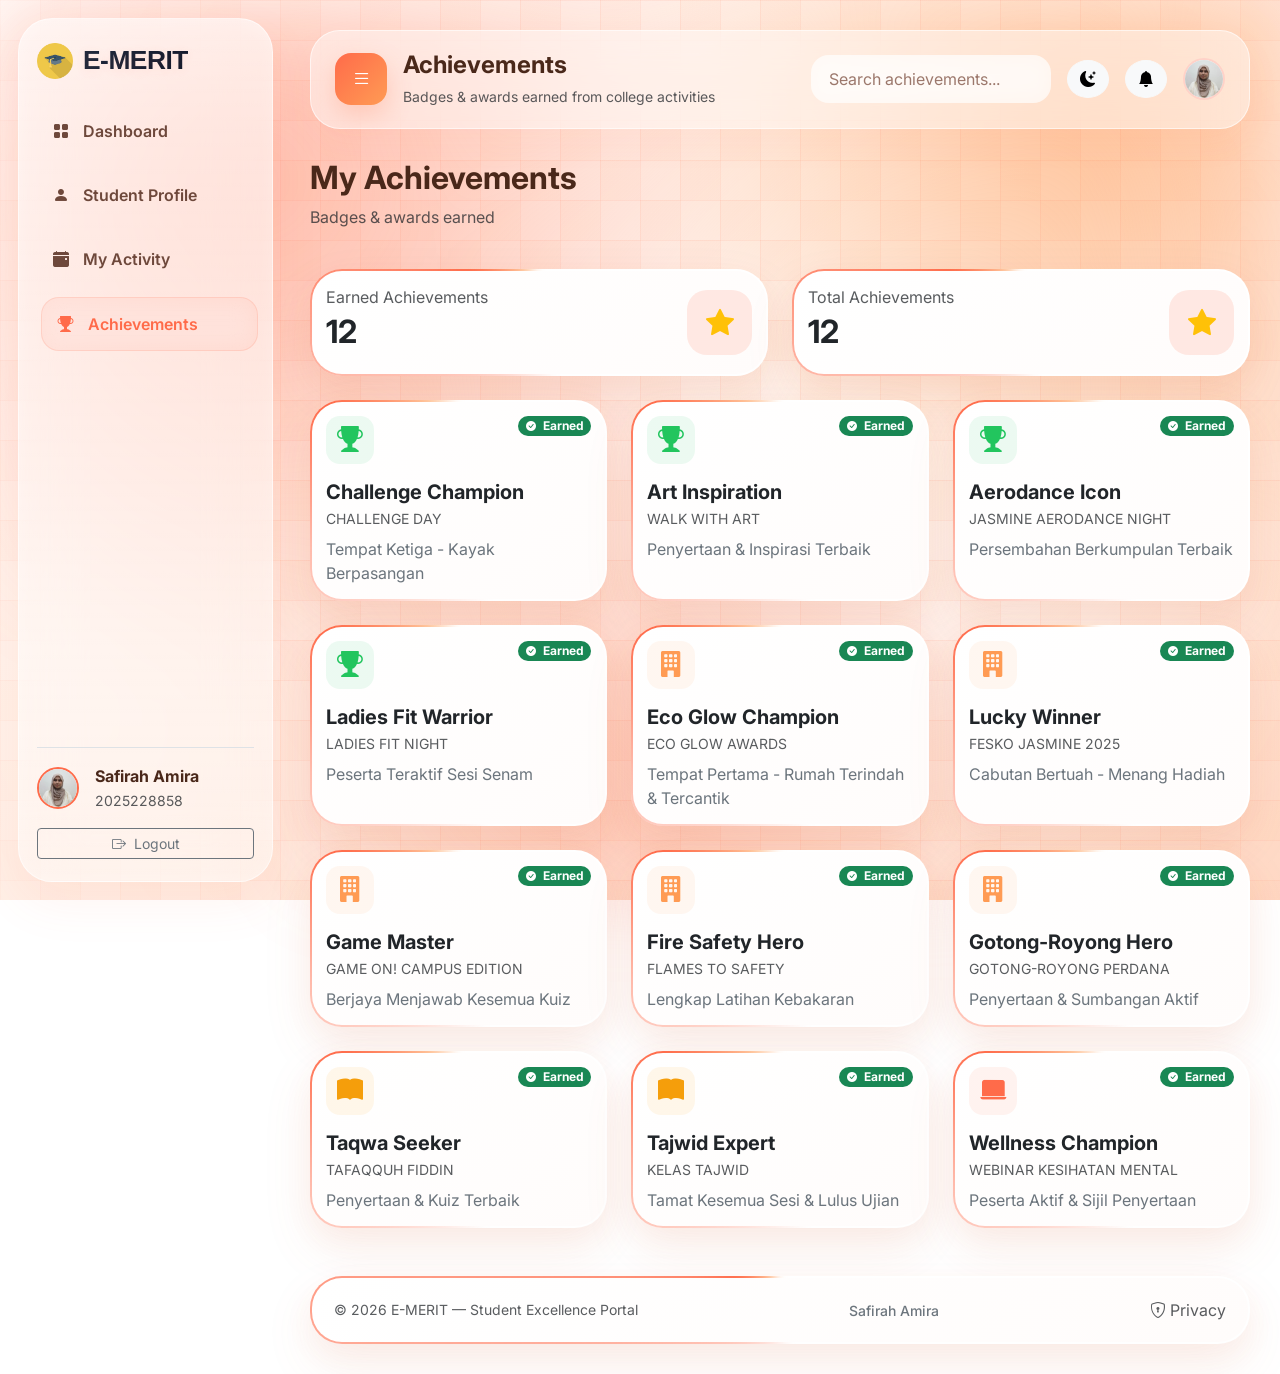
==== commit 8fb6105d: "update file" ====
--- a/achievements.html
+++ b/achievements.html
@@ -5,7 +5,7 @@
     <meta name="viewport" content="width=device-width, initial-scale=1.0">
     <title>Achievements | E-MERIT</title>
 
-    <<!-- BOOTSTRAP & ICONS -->
+    <!-- BOOTSTRAP & ICONS -->
     <link href="https://cdn.jsdelivr.net/npm/bootstrap@5.3.3/dist/css/bootstrap.min.css" rel="stylesheet">
     <link rel="stylesheet" href="https://cdn.jsdelivr.net/npm/bootstrap-icons@1.11.3/font/bootstrap-icons.min.css">
 
@@ -14,8 +14,6 @@
  
     <!-- MAIN STYLESHEET (includes all dark mode rules) -->
     <link rel="stylesheet" href="css/style.css">
-    
-
 </head>
 <body>
 
@@ -131,10 +129,10 @@
         </div>
     </div>
 
-    <!-- ACHIEVEMENTS GRID  -->
+    <!-- ACHIEVEMENTS GRID -->
     <div class="row g-4" id="achievementsGrid"></div>
 
-    <!-- FOOTER  -->
+    <!-- FOOTER -->
     <div class="card dashboard-card footer-card mt-5">
         <div class="card-body d-flex flex-wrap justify-content-between align-items-center">
             <div class="d-flex align-items-center">
@@ -148,7 +146,6 @@
             </ul>
         </div>
     </div>
-
 </main>
 
 <script src="https://cdn.jsdelivr.net/npm/bootstrap@5.3.3/dist/js/bootstrap.bundle.min.js"></script>
@@ -172,7 +169,6 @@
 
 document.getElementById('earnedCount').innerText = achievements.length;
 
-
 function renderAchievements(filterText = '') {
     const grid = document.getElementById('achievementsGrid');
     grid.innerHTML = '';
@@ -183,7 +179,6 @@
         ach.achievement.toLowerCase().includes(lowerFilter)
     );
     
-    // ICON COLOR 
     const categoryColors = {
         sukan: '#22c55e',
         program: '#ff9b54',
@@ -214,7 +209,6 @@
     });
 }
 
-
 renderAchievements();
 
 // FILTER FUNCTION
@@ -228,7 +222,7 @@
 // YEAR SETTING FOR FOOTER
 document.getElementById('currentYear').innerText = new Date().getFullYear();
 
-// SIDEBAR TOOGLE
+// SIDEBAR TOGGLE
 const sidebar = document.getElementById("customSidebar");
 const overlay = document.getElementById("sidebarOverlay");
 const toggleSidebar = document.getElementById("toggleSidebar");
@@ -266,27 +260,39 @@
     }
 });
 
-// DARK MODE
+// DARK MODE 
 const toggleBtn = document.getElementById("toggleDarkModeBtn");
 const icon = document.getElementById("darkModeIcon");
-if(localStorage.getItem("theme") === "dark"){
-    document.body.classList.add("dark-mode");
-    icon?.classList.replace("bi-moon-stars-fill", "bi-sun-fill");
-}
+
+function applyDarkMode(isDark) {
+    if (isDark) {
+        document.body.classList.add("dark-mode");
+        if (icon) icon.classList.replace("bi-moon-stars-fill", "bi-sun-fill");
+    } else {
+        document.body.classList.remove("dark-mode");
+        if (icon) icon.classList.replace("bi-sun-fill", "bi-moon-stars-fill");
+    }
+    localStorage.setItem("theme", isDark ? "dark" : "light");
+}
+
+// Load saved  
+const savedTheme = localStorage.getItem("theme");
+if (savedTheme === "dark") {
+    applyDarkMode(true);
+} else {
+    
+    applyDarkMode(false);
+}
+
 toggleBtn?.addEventListener("click", () => {
-    document.body.classList.toggle("dark-mode");
-    const isDark = document.body.classList.contains("dark-mode");
-    localStorage.setItem("theme", isDark ? "dark" : "light");
-    if(icon) {
-        if(isDark) icon.classList.replace("bi-moon-stars-fill", "bi-sun-fill");
-        else icon.classList.replace("bi-sun-fill", "bi-moon-stars-fill");
-    }
-});
-
-// LOGOUT
+    const isCurrentlyDark = document.body.classList.contains("dark-mode");
+    applyDarkMode(!isCurrentlyDark);
+});
+
+// LOGOUT - PERSIST DARK MODE 
 function handleLogout() {
     if(confirm('Are you sure you want to logout?')) {
-        localStorage.removeItem('theme');
+        // DO NOT remove theme from localStorage - keep dark/light preference
         window.location.href = 'index.html';
     }
 }
